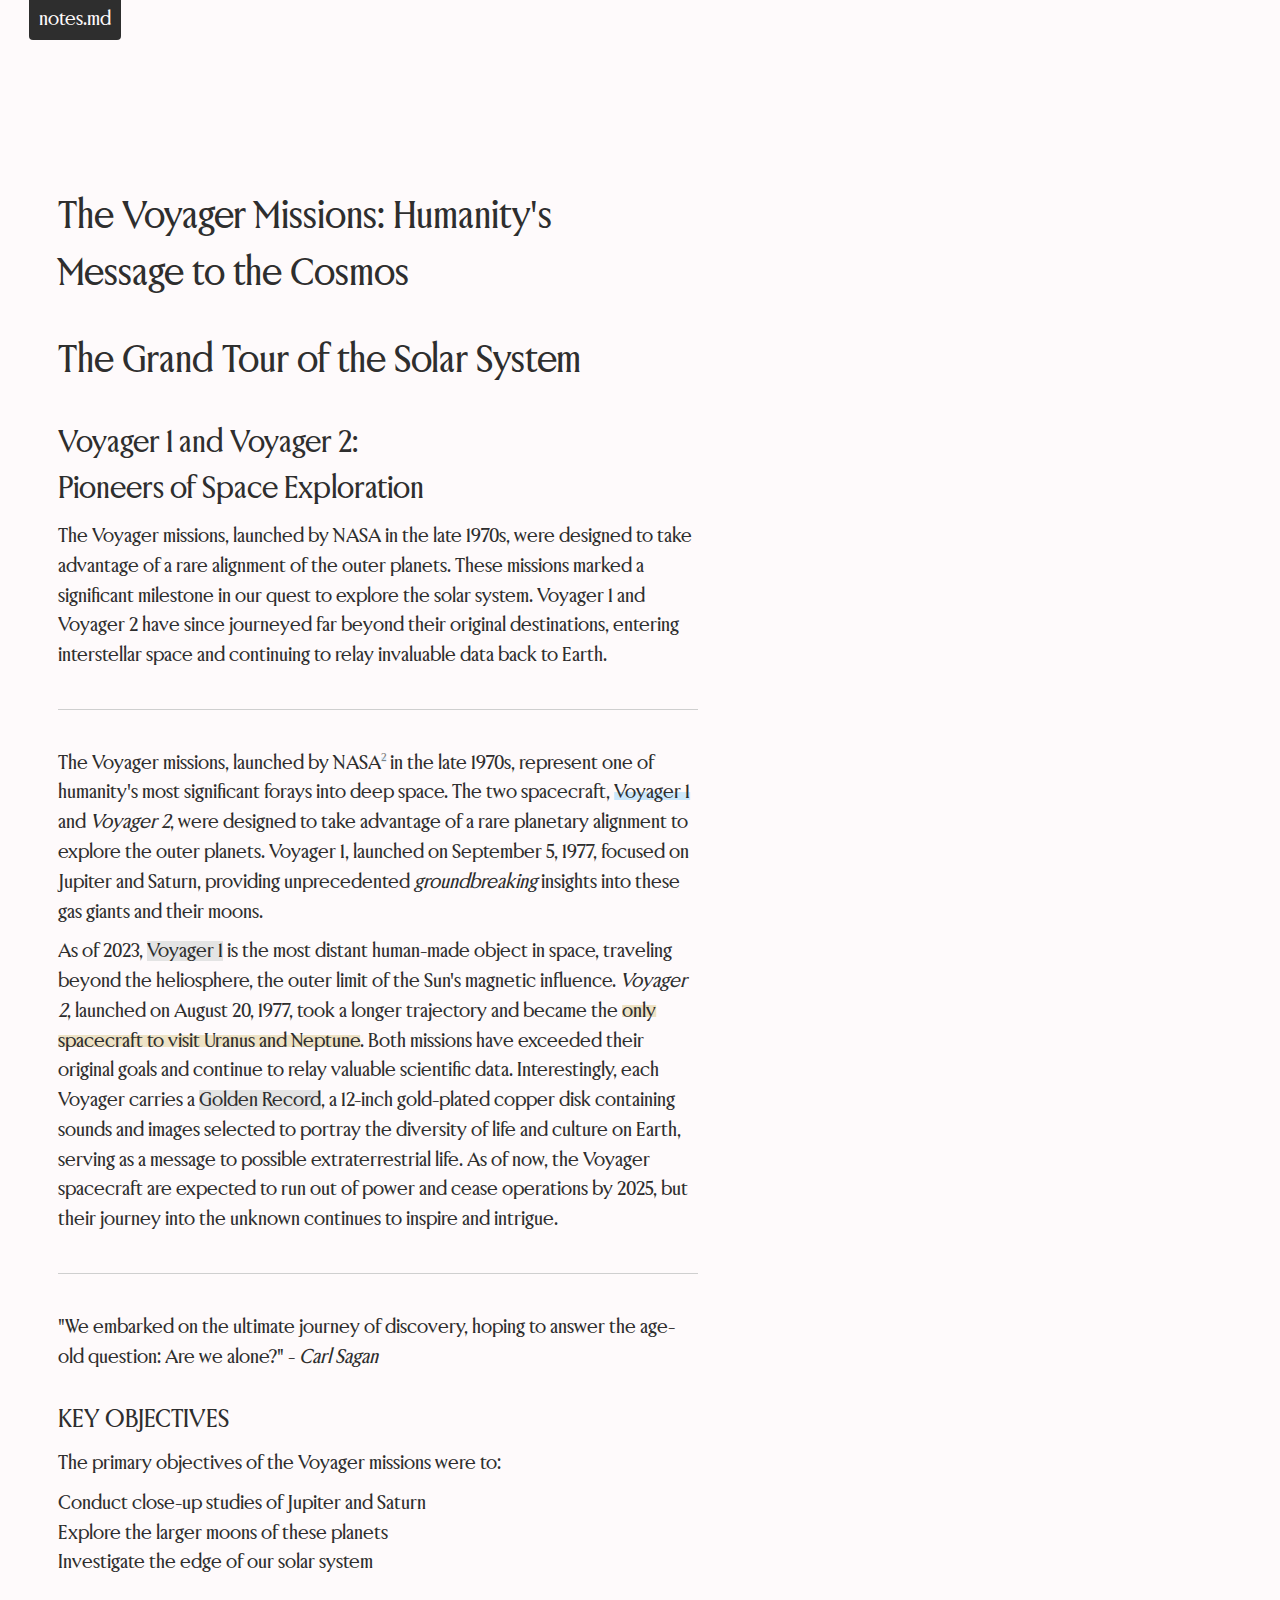
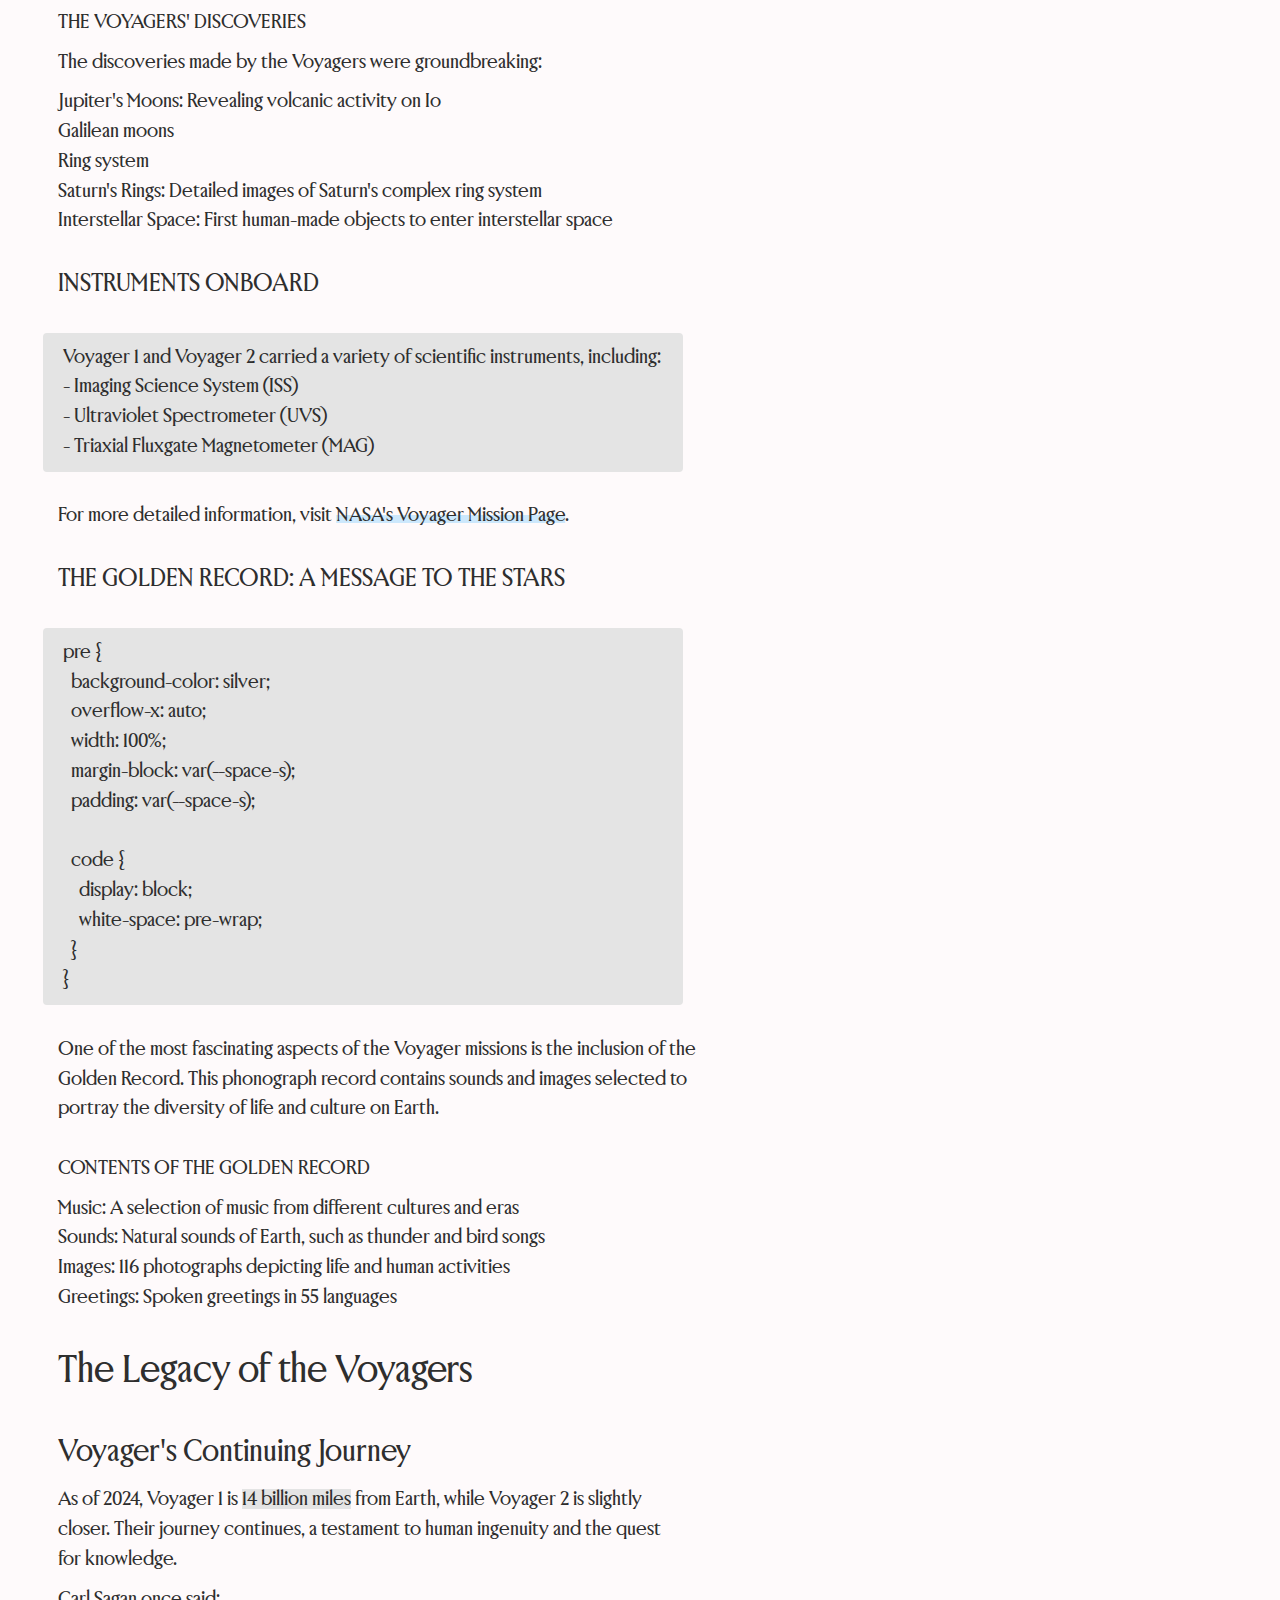
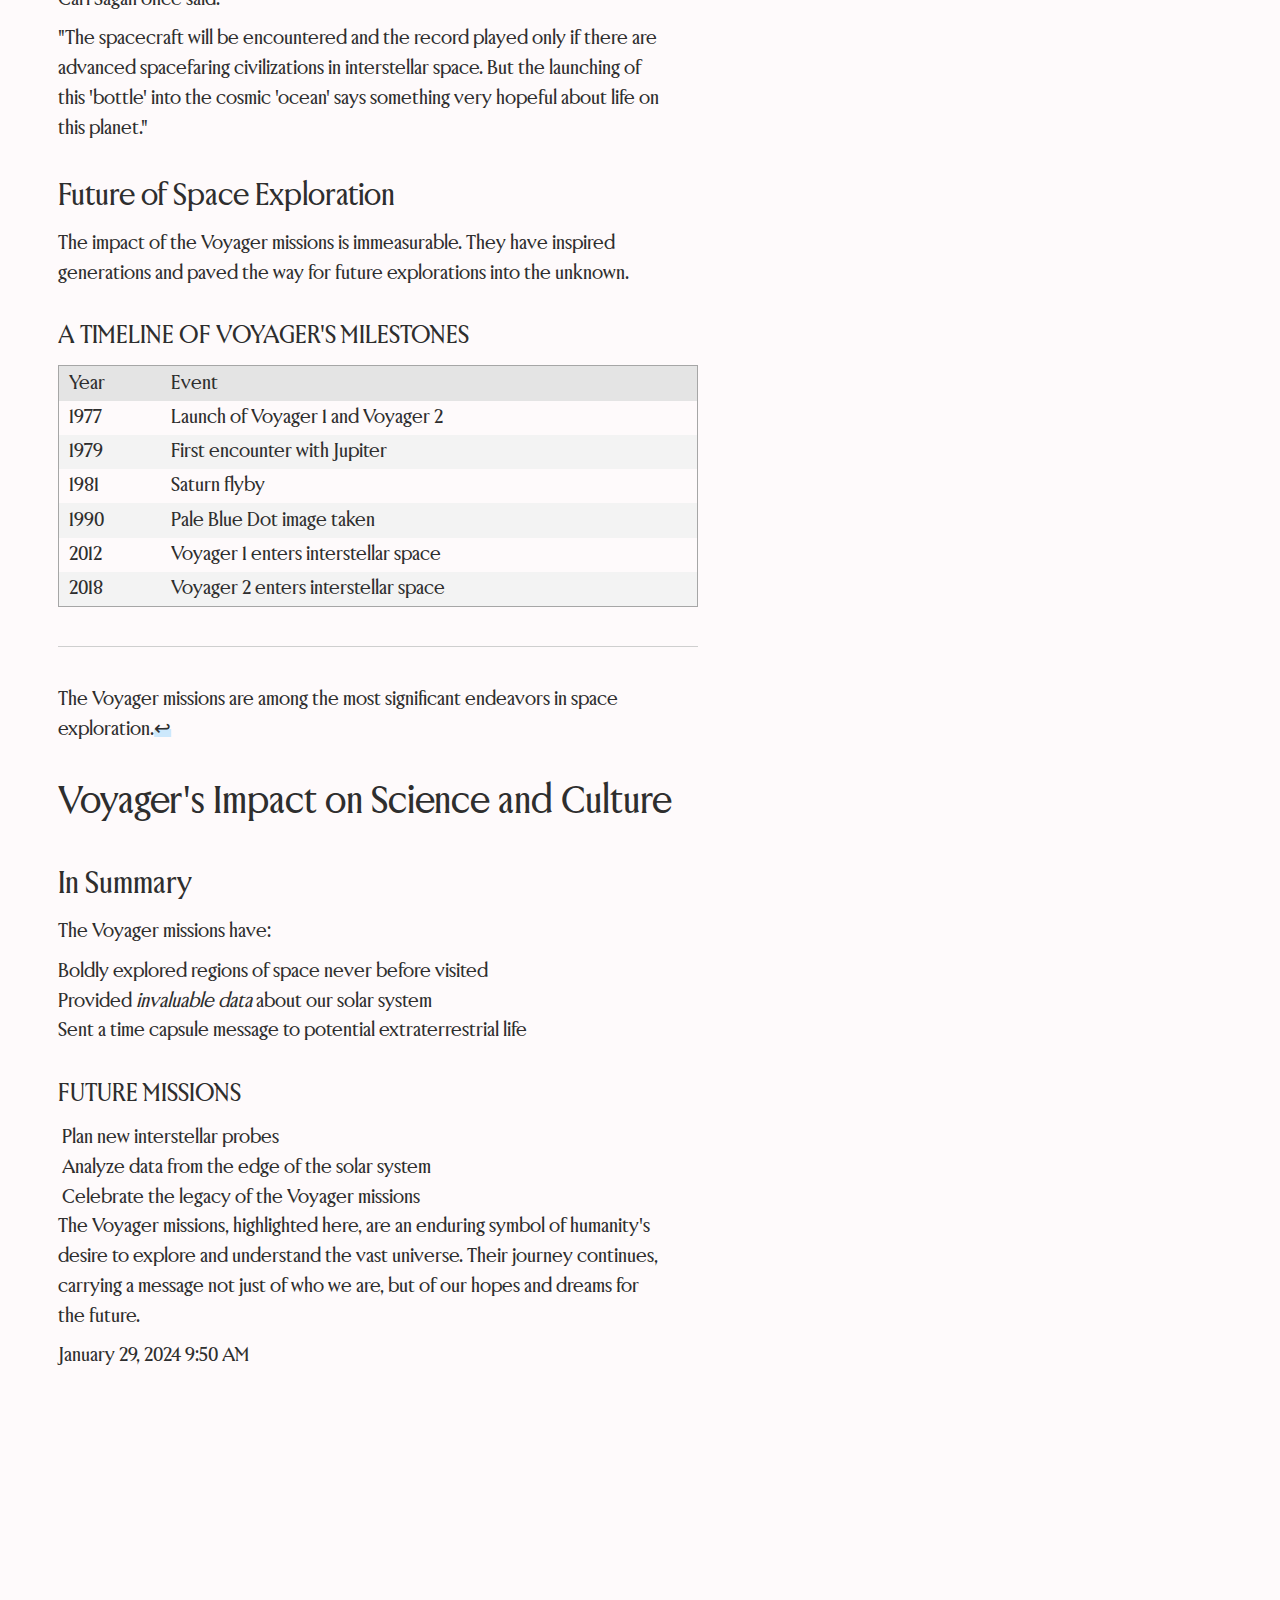
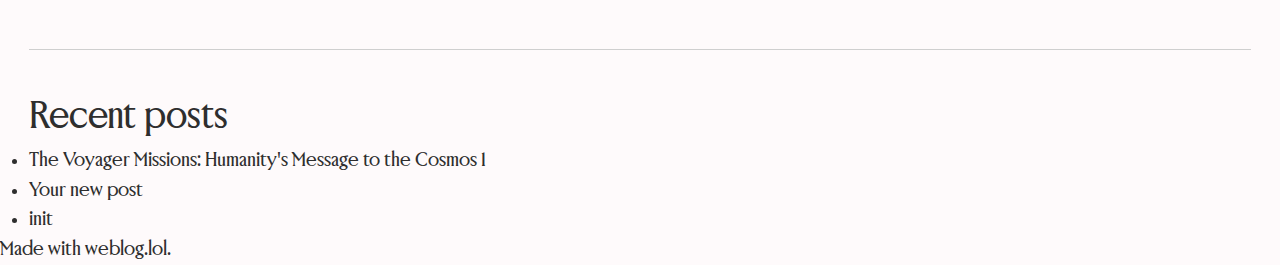
==== sunday paper/post.html @ ff3df6a0 "starting new "Sunday Paper" theme" ====
<html lang="en">
  <head>
    <title>mosaic</title>
    <meta charset="utf-8" />
    <meta property="og:type" content="website" />
    <meta property="og:title" content="@taurean" />
    <meta property="og:description" content="@taurean is on omg.lol!" />
    <meta
      property="og:image"
      content="https://profiles.cache.lol/taurean/picture?v=1693810874.9505"
    />
    <meta name="viewport" content="width=device-width" />
    <link href="style.css" rel="stylesheet" />
    <style>
      .prami-body {
        fill: #ff69ad;
      }
      .prami-left-eye,
      .prami-right-eye {
        fill: #461036;
      }
      .prami-left-eye-pupil,
      .prami-right-eye-pupil {
        stroke: #461036;
      }
      .prami-left-cheek,
      .prami-right-cheek {
        fill: #e34198;
      }
      .prami-mouth {
        stroke: #461036;
      }
    </style>
  </head>

  <body>
    <header>
      <h1 class="weblog-title"><a href="/">notes.md</a></h1>
    </header>

    <main>
      <article>
        <h1>
          <a
            id="user-content-the-voyager-missions-humanitys-message-to-the-cosmos-1"
            href="#content-the-voyager-missions-humanitys-message-to-the-cosmos-1"
            class="heading-permalink"
            aria-hidden="true"
            title="Permalink"
          ></a
          >The Voyager Missions: Humanity's Message to the Cosmos
        </h1>
        <h2>
          <a
            id="user-content-the-grand-tour-of-the-solar-system"
            href="#content-the-grand-tour-of-the-solar-system"
            class="heading-permalink"
            aria-hidden="true"
            title="Permalink"
          ></a
          >The Grand Tour of the Solar System
        </h2>
        <h3>
          <a
            id="user-content-voyager-1-and-voyager-2-pioneers-of-space-exploration"
            href="#content-voyager-1-and-voyager-2-pioneers-of-space-exploration"
            class="heading-permalink"
            aria-hidden="true"
            title="Permalink"
          ></a
          >Voyager 1 and Voyager 2: Pioneers of Space Exploration
        </h3>
        <p>
          The <strong>Voyager missions</strong>, launched by NASA in the late
          1970s, were designed to take advantage of a rare alignment of the
          outer planets. These missions marked a significant milestone in our
          quest to explore the solar system. <strong>Voyager 1</strong> and
          <strong>Voyager 2</strong> have since journeyed far beyond their
          original destinations, entering interstellar space and continuing to
          relay invaluable data back to Earth.
        </p>
        <hr />
        <p>
          The <strong>Voyager missions</strong>, launched by NASA<sup
            id="fnref:2"
            ><a href="#fn:2" class="footnote-ref" role="doc-noteref">2</a></sup
          >
          in the late 1970s, represent one of humanity's most significant forays
          into deep space. The two spacecraft,
          <a href="https://www.nasa.gov/mission_pages/voyager/index.html"
            >Voyager 1</a
          >
          and <em>Voyager 2</em>, were designed to take advantage of a rare
          planetary alignment to explore the outer planets. Voyager 1, launched
          on September 5, 1977, focused on Jupiter and Saturn, providing
          <del>unprecedented</del> <em>groundbreaking</em> insights into these
          gas giants and their moons.
        </p>
        <p>
          As of 2023, <code>Voyager 1</code> is the most distant human-made
          object in space, traveling beyond the heliosphere, the outer limit of
          the Sun's magnetic influence. <em>Voyager 2</em>, launched on August
          20, 1977, took a longer trajectory and became the
          <mark>only spacecraft to visit Uranus and Neptune</mark>. Both
          missions have <strong>exceeded their original goals</strong> and
          continue to relay valuable scientific data. Interestingly, each
          Voyager carries a <code>Golden Record</code>, a 12-inch gold-plated
          copper disk containing sounds and images selected to portray the
          diversity of life and culture on Earth, serving as a
          <strong>message to possible extraterrestrial life</strong>. As of now,
          the Voyager spacecraft are expected to run out of power and cease
          operations by 2025, but their journey into the unknown continues to
          <strong>inspire and intrigue</strong>.
        </p>
        <hr />
        <blockquote>
          <p>
            "We embarked on the ultimate journey of discovery, hoping to answer
            the age-old question: Are we alone?" - <em>Carl Sagan</em>
          </p>
        </blockquote>
        <h4>
          <a
            id="user-content-key-objectives"
            href="#content-key-objectives"
            class="heading-permalink"
            aria-hidden="true"
            title="Permalink"
          ></a
          >Key Objectives
        </h4>
        <p>The primary objectives of the Voyager missions were to:</p>
        <ol>
          <li>Conduct close-up studies of Jupiter and Saturn</li>
          <li>Explore the larger moons of these planets</li>
          <li>Investigate the edge of our solar system</li>
        </ol>
        <h5>
          <a
            id="user-content-the-voyagers-discoveries"
            href="#content-the-voyagers-discoveries"
            class="heading-permalink"
            aria-hidden="true"
            title="Permalink"
          ></a
          >The Voyagers' Discoveries
        </h5>
        <p>The discoveries made by the Voyagers were groundbreaking:</p>
        <ul>
          <li>
            <strong>Jupiter's Moons</strong>: Revealing volcanic activity on Io
            <ul>
              <li>Galilean moons</li>
              <li>Ring system</li>
            </ul>
          </li>
          <li>
            <strong>Saturn's Rings</strong>: Detailed images of Saturn's complex
            ring system
          </li>
          <li>
            <strong>Interstellar Space</strong>: First human-made objects to
            enter interstellar space
          </li>
        </ul>
        <h4>
          <a
            id="user-content-instruments-onboard"
            href="#content-instruments-onboard"
            class="heading-permalink"
            aria-hidden="true"
            title="Permalink"
          ></a
          >Instruments Onboard
        </h4>
        <pre><code class="language-markdown hljs markdown" data-lang="markdown">Voyager 1 and Voyager 2 carried a variety of scientific instruments, including:
<span class="hljs-bullet">- </span>Imaging Science System (ISS)
<span class="hljs-bullet">- </span>Ultraviolet Spectrometer (UVS)
<span class="hljs-bullet">- </span>Triaxial Fluxgate Magnetometer (MAG)
</code></pre>
        <p>
          For more detailed information, visit
          <a href="https://voyager.jpl.nasa.gov">NASA's Voyager Mission Page</a
          >.
        </p>
        <h4>
          <a
            id="user-content-the-golden-record-a-message-to-the-stars"
            href="#content-the-golden-record-a-message-to-the-stars"
            class="heading-permalink"
            aria-hidden="true"
            title="Permalink"
          ></a
          >The Golden Record: A Message to the Stars
        </h4>
        <pre><code class="language-markdown hljs markdown" data-lang="markdown">pre {
  background-color: silver;
  overflow-x: auto;
  width: 100%;
  margin-block: var(--space-s);
  padding: var(--space-s);

  code {
    display: block;
    white-space: pre-wrap;
  }
}</code></pre>
        <p>
          One of the most fascinating aspects of the Voyager missions is the
          inclusion of the <strong>Golden Record</strong>. This phonograph
          record contains sounds and images selected to portray the diversity of
          life and culture on Earth.
        </p>
        <h5>
          <a
            id="user-content-contents-of-the-golden-record"
            href="#content-contents-of-the-golden-record"
            class="heading-permalink"
            aria-hidden="true"
            title="Permalink"
          ></a
          >Contents of the Golden Record
        </h5>
        <ul>
          <li>
            <strong>Music</strong>: A selection of music from different cultures
            and eras
          </li>
          <li>
            <strong>Sounds</strong>: Natural sounds of Earth, such as thunder
            and bird songs
          </li>
          <li>
            <strong>Images</strong>: 116 photographs depicting life and human
            activities
          </li>
          <li><strong>Greetings</strong>: Spoken greetings in 55 languages</li>
        </ul>
        <h2>
          <a
            id="user-content-the-legacy-of-the-voyagers"
            href="#content-the-legacy-of-the-voyagers"
            class="heading-permalink"
            aria-hidden="true"
            title="Permalink"
          ></a
          >The Legacy of the Voyagers
        </h2>
        <h3>
          <a
            id="user-content-voyagers-continuing-journey"
            href="#content-voyagers-continuing-journey"
            class="heading-permalink"
            aria-hidden="true"
            title="Permalink"
          ></a
          >Voyager's Continuing Journey
        </h3>
        <p>
          As of 2024, Voyager 1 is <code>14 billion miles</code> from Earth,
          while Voyager 2 is slightly closer. Their journey continues, a
          testament to human ingenuity and the quest for knowledge.
        </p>
        <p>Carl Sagan once said:</p>
        <blockquote>
          <p>
            "The spacecraft will be encountered and the record played only if
            there are advanced spacefaring civilizations in interstellar space.
            But the launching of this 'bottle' into the cosmic 'ocean' says
            something very hopeful about life on this planet."
          </p>
        </blockquote>
        <h3>
          <a
            id="user-content-future-of-space-exploration"
            href="#content-future-of-space-exploration"
            class="heading-permalink"
            aria-hidden="true"
            title="Permalink"
          ></a
          >Future of Space Exploration
        </h3>
        <p>
          The impact of the Voyager missions is immeasurable. They have inspired
          generations and paved the way for future explorations into the
          unknown.
        </p>
        <h4>
          <a
            id="user-content-a-timeline-of-voyagers-milestones"
            href="#content-a-timeline-of-voyagers-milestones"
            class="heading-permalink"
            aria-hidden="true"
            title="Permalink"
          ></a
          >A Timeline of Voyager's Milestones
        </h4>
        <table>
          <thead>
            <tr>
              <th>Year</th>
              <th>Event</th>
            </tr>
          </thead>
          <tbody>
            <tr>
              <td>1977</td>
              <td>Launch of Voyager 1 and Voyager 2</td>
            </tr>
            <tr>
              <td>1979</td>
              <td>First encounter with Jupiter</td>
            </tr>
            <tr>
              <td>1981</td>
              <td>Saturn flyby</td>
            </tr>
            <tr>
              <td>1990</td>
              <td>Pale Blue Dot image taken</td>
            </tr>
            <tr>
              <td>2012</td>
              <td>Voyager 1 enters interstellar space</td>
            </tr>
            <tr>
              <td>2018</td>
              <td>Voyager 2 enters interstellar space</td>
            </tr>
          </tbody>
        </table>
        <hr class="hr-footnote" />
        <ol class="ol-footnote">
          <li id="fn:1" role="doc-endnote">
            The Voyager missions are among the most significant endeavors in
            space exploration.<a
              href="#fnref:1"
              class="footnote-backref"
              role="doc-backlink"
              >↩︎</a
            >
            <p></p>
          </li>
        </ol>
        <h2 id="voyager-impact">
          <a
            id="user-content-voyagers-impact-on-science-and-culture"
            href="#content-voyagers-impact-on-science-and-culture"
            class="heading-permalink"
            aria-hidden="true"
            title="Permalink"
          ></a
          >Voyager's Impact on Science and Culture
        </h2>
        <h3>
          <a
            id="user-content-in-summary"
            href="#content-in-summary"
            class="heading-permalink"
            aria-hidden="true"
            title="Permalink"
          ></a
          >In Summary
        </h3>
        <p>The Voyager missions have:</p>
        <ul>
          <li>
            <strong>Boldly explored</strong> regions of space never before
            visited
          </li>
          <li>Provided <em>invaluable data</em> about our solar system</li>
          <li>
            Sent a <del>time capsule</del> message to potential extraterrestrial
            life
          </li>
        </ul>
        <h4>
          <a
            id="user-content-future-missions"
            href="#content-future-missions"
            class="heading-permalink"
            aria-hidden="true"
            title="Permalink"
          ></a
          >Future Missions
        </h4>
        <ul>
          <li>
            <input disabled="" type="checkbox" /> Plan new interstellar probes
          </li>
          <li>
            <input disabled="" type="checkbox" /> Analyze data from the edge of
            the solar system
          </li>
          <li>
            <input checked="" disabled="" type="checkbox" /> Celebrate the
            legacy of the Voyager missions
          </li>
        </ul>
        <p>
          The Voyager missions, highlighted here, are an enduring symbol of
          humanity's desire to explore and understand the vast universe. Their
          journey continues, carrying a message not just of who we are, but of
          our hopes and dreams for the future.
        </p>

        <aside class="post-info">
          <date>January 29, 2024 9:50 AM</date>
        </aside>
        <aside class="post-tags"></aside>
      </article>

      <hr />

      <h2>Recent posts</h2>

      <ul>
        <li>
          <a
            href="/2024/01/the-voyager-missions-humanitys-message-to-the-cosmos-1"
            >The Voyager Missions: Humanity's Message to the Cosmos
            <sup id="fnref:1"></sup></a
          ><a href="#fn:1" class="footnote-ref" role="doc-noteref">1</a>
        </li>
        <li><a href="/2024/01/your-new-post">Your new post</a></li>
        <li><a href="/2024/01/init">init</a></li>
      </ul>
    </main>

    <footer>
      <p>Made with <a href="https://weblog.lol">weblog.lol</a>.</p>
    </footer>
  </body>
</html>
---- sunday paper/style.css ----
@import url("assets/stylebase/stylebase.css");

@font-face {
  font-family: "Jubilee";
  src: url("assets/font/JubileeDiamond.woff2") format("woff2");
  font-weight: 400 700;
  font-style: normal;
}

:root {
  --font-masthead: "Jubilee", sans-serif;
  --font-sans-serif: var(--font-masthead);

  --hue-fg: var(--hue-neutral-900);
  --hue-bg: var(--hue-neutral-50);
  --hue-code-fg: var(--hue-fg);
  --hue-code-bg: var(--hue-neutral-200);
  --hue-mark-bg: var(--hue-yellow-200);
  --hue-anchor-underline: var(--hue-blue-200);
  --hue-anchor-underline-hover: var(--hue-blue-400);
}

@media (prefers-color-scheme: dark) {
  :root {
    --hue-fg: var(--hue-neutral-200);
    --hue-bg: var(--hue-neutral-900);
    --hue-code-fg: var(--hue-fg);
    --hue-code-bg: var(--hue-neutral-800);
    --hue-mark-bg: var(--hue-yellow-700);
    --hue-anchor-underline: var(--hue-blue-800);
    --hue-anchor-underline-hover: var(--hue-blue-600);
  }
}

body {
  color: var(--hue-fg);
  background-color: var(--hue-bg);
}

body > header,
body > main {
  max-width: var(--grid-max-width);
  padding-inline: var(--grid-gutter);
  margin-inline: auto;
}

.weblog-title {
  background-color: var(--hue-fg);
  color: var(--hue-bg);
  display: inline-block;
  font-size: var(--step-0);
  line-height: 1;
  padding: var(--space-2xs);
  border-radius: 0 0 var(--radii-chip) var(--radii-chip);
}

h1,
h2,
h3,
h4,
h5,
h6 {
  font-weight: bold;
  max-width: 100%;
  position: relative;
}

h1 {
  font-size: var(--step-3);

  sup {
    font-size: var(--step-1);
  }
}

h2 {
  font-size: var(--step-3);
}

h3 {
  font-size: var(--step-2);
}

h4 {
  font-size: var(--step-1);
  text-transform: uppercase;
}

h5 {
  text-transform: uppercase;
}

h6 {
  font-size: var(--step--1);
  text-transform: uppercase;
}

hr {
  display: block;
  border-top: 1px;
  background-color: var(--hue-neutral-300);
  height: 1px;
  width: 100%;
  margin: var(--space-s-l) 0;
}

article {
  margin-block: var(--space-s-10xl) var(--space-8xl);
  padding-inline: var(--grid-gutter);

  h1,
  h2,
  h3,
  h4,
  h5,
  h6,
  p,
  ol,
  ul,
  blockquote {
    margin-block-end: var(--space-2xs);
  }

  h1,
  h2,
  h3,
  h4,
  h5 {
    max-width: 40ch;
    text-wrap: balance;
    font-weight: normal;

    * + & {
      margin-block-start: var(--space-m);
    }
  }

  p,
  hr,
  pre,
  ol,
  ul {
    max-width: 64ch;
  }

  p,
  hr {
    max-width: 64ch;
    text-wrap: pretty;
  }

  strong {
    font-weight: bold;
  }

  em {
    font-style: oblique;
  }

  sup,
  sub {
    font-size: 0.6em;
    display: inline-block;
    opacity: 0.6;
  }

  sup {
    vertical-align: super;
  }

  code {
    background-color: var(--hue-code-bg);
    color: var(--hue-code-fg);
  }

  pre {
    background-color: var(--hue-neutral-200);
    background-color: var(--hue-code-bg);
    border-radius: var(--radii-chip);
    overflow-x: auto;
    width: 100%;
    margin-block: var(--space-m);
    margin-inline: calc(var(--space-xs) * -1);
    padding: var(--space-2xs) var(--space-s);

    code {
      display: block;
      white-space: pre-wrap;
      background-color: unset;
    }
  }

  mark {
    text-decoration: underline;
    text-decoration-color: var(--hue-mark-bg);
    text-decoration-thickness: 0.6em;
    text-underline-offset: -0.6em;
    text-decoration-skip-ink: none;
  }

  a {
    text-decoration: underline;
    text-decoration-color: var(--hue-anchor-underline);
    text-decoration-skip-ink: none;
    text-decoration-thickness: 0.4em;
    text-underline-offset: -0.3em;

    &:hover,
    &:focus {
      text-decoration-thickness: 1em;
      text-underline-offset: -0.8em;
    }
  }

  ol,
  ul {
    padding-left: 0;
    margin: 0;
  }

  li {
    list-style-type: none;
    position: relative;
    margin-left: 0;
    padding-left: 0;
  }

  table {
    border: 1px solid var(--hue-neutral-500);
    display: table;
    width: 100%;
    max-width: 64ch;
  }

  thead {
    display: table-header-group;

    tr {
      background-color: var(--hue-neutral-200);
      font-weight: bold;
    }

    th {
      padding: var(--space-4xs) var(--space-2xs);
    }
  }

  tr {
    display: table-row;

    &:nth-of-type(2n) {
      background-color: var(--hue-neutral-100);
    }
  }

  td {
    display: table-cell;
    font-family: var(--font-sans-grotesque);
    padding: var(--space-4xs) var(--space-2xs);
  }
}
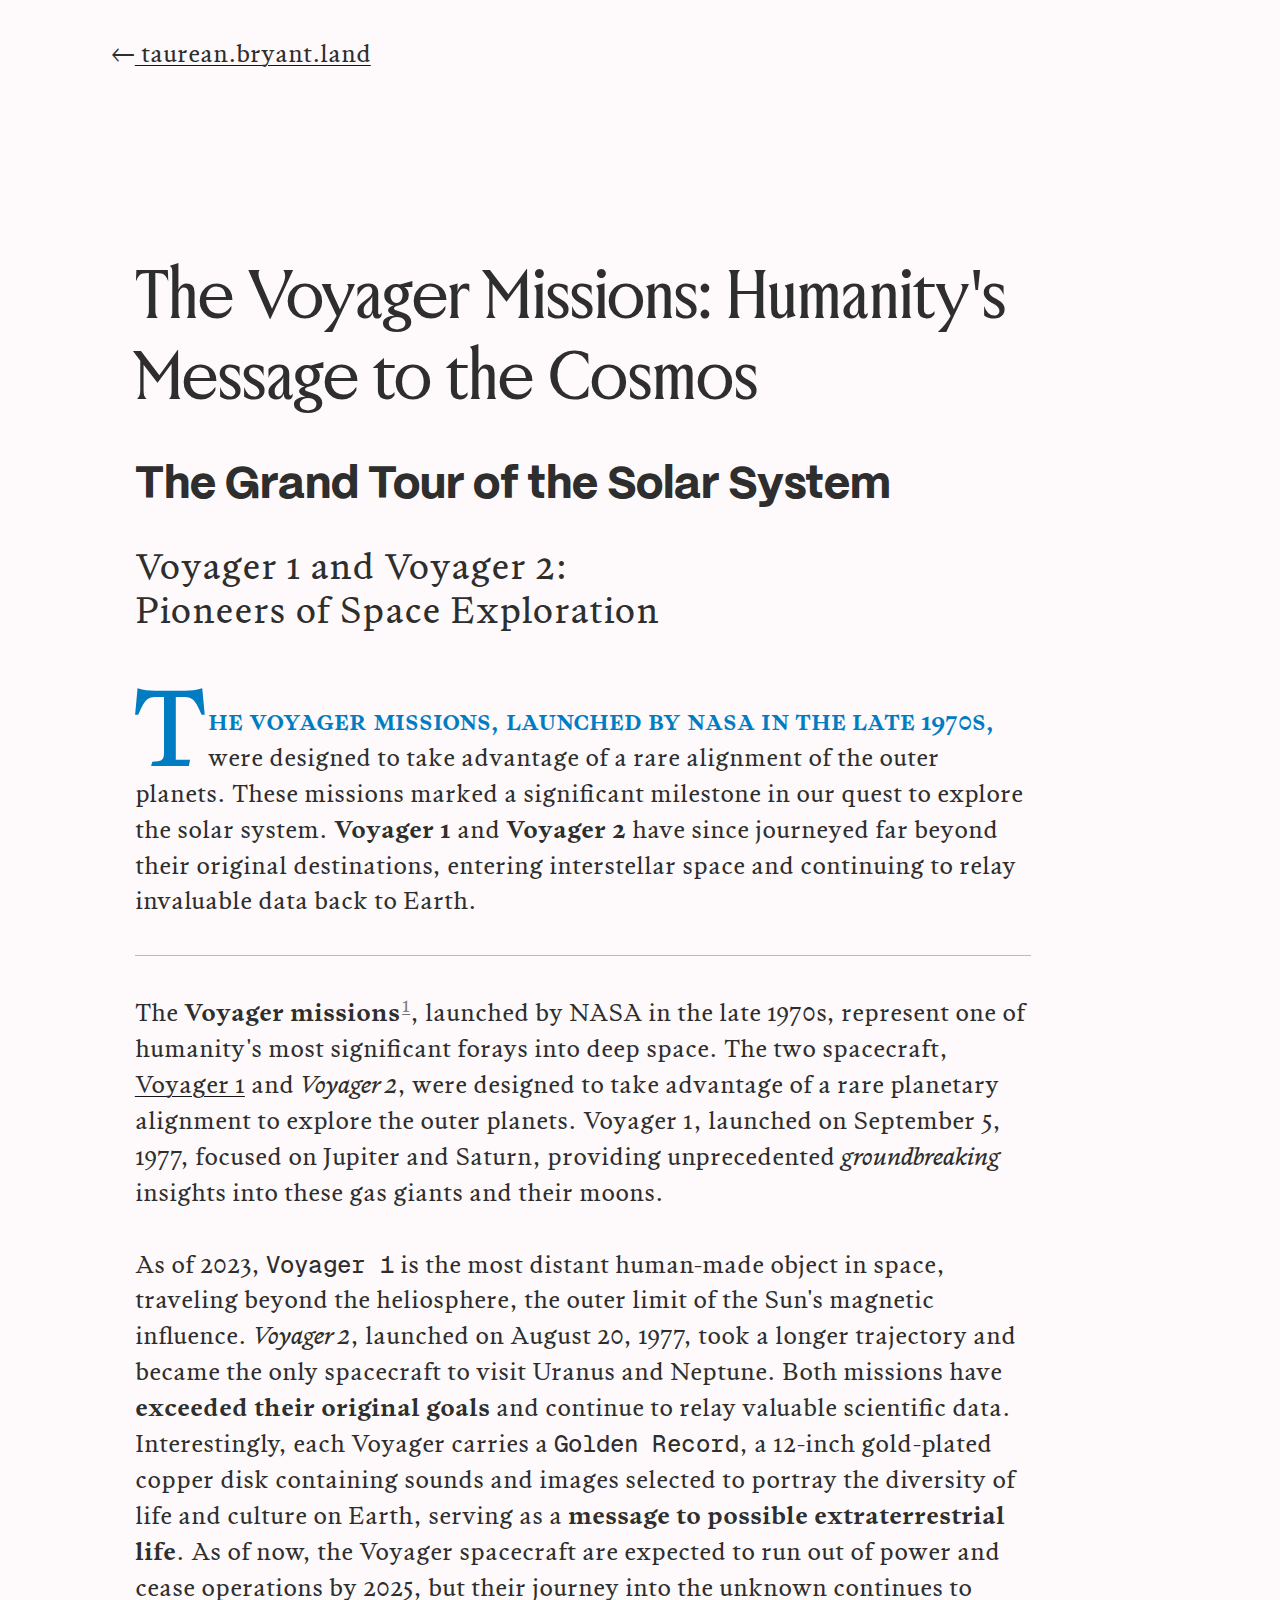
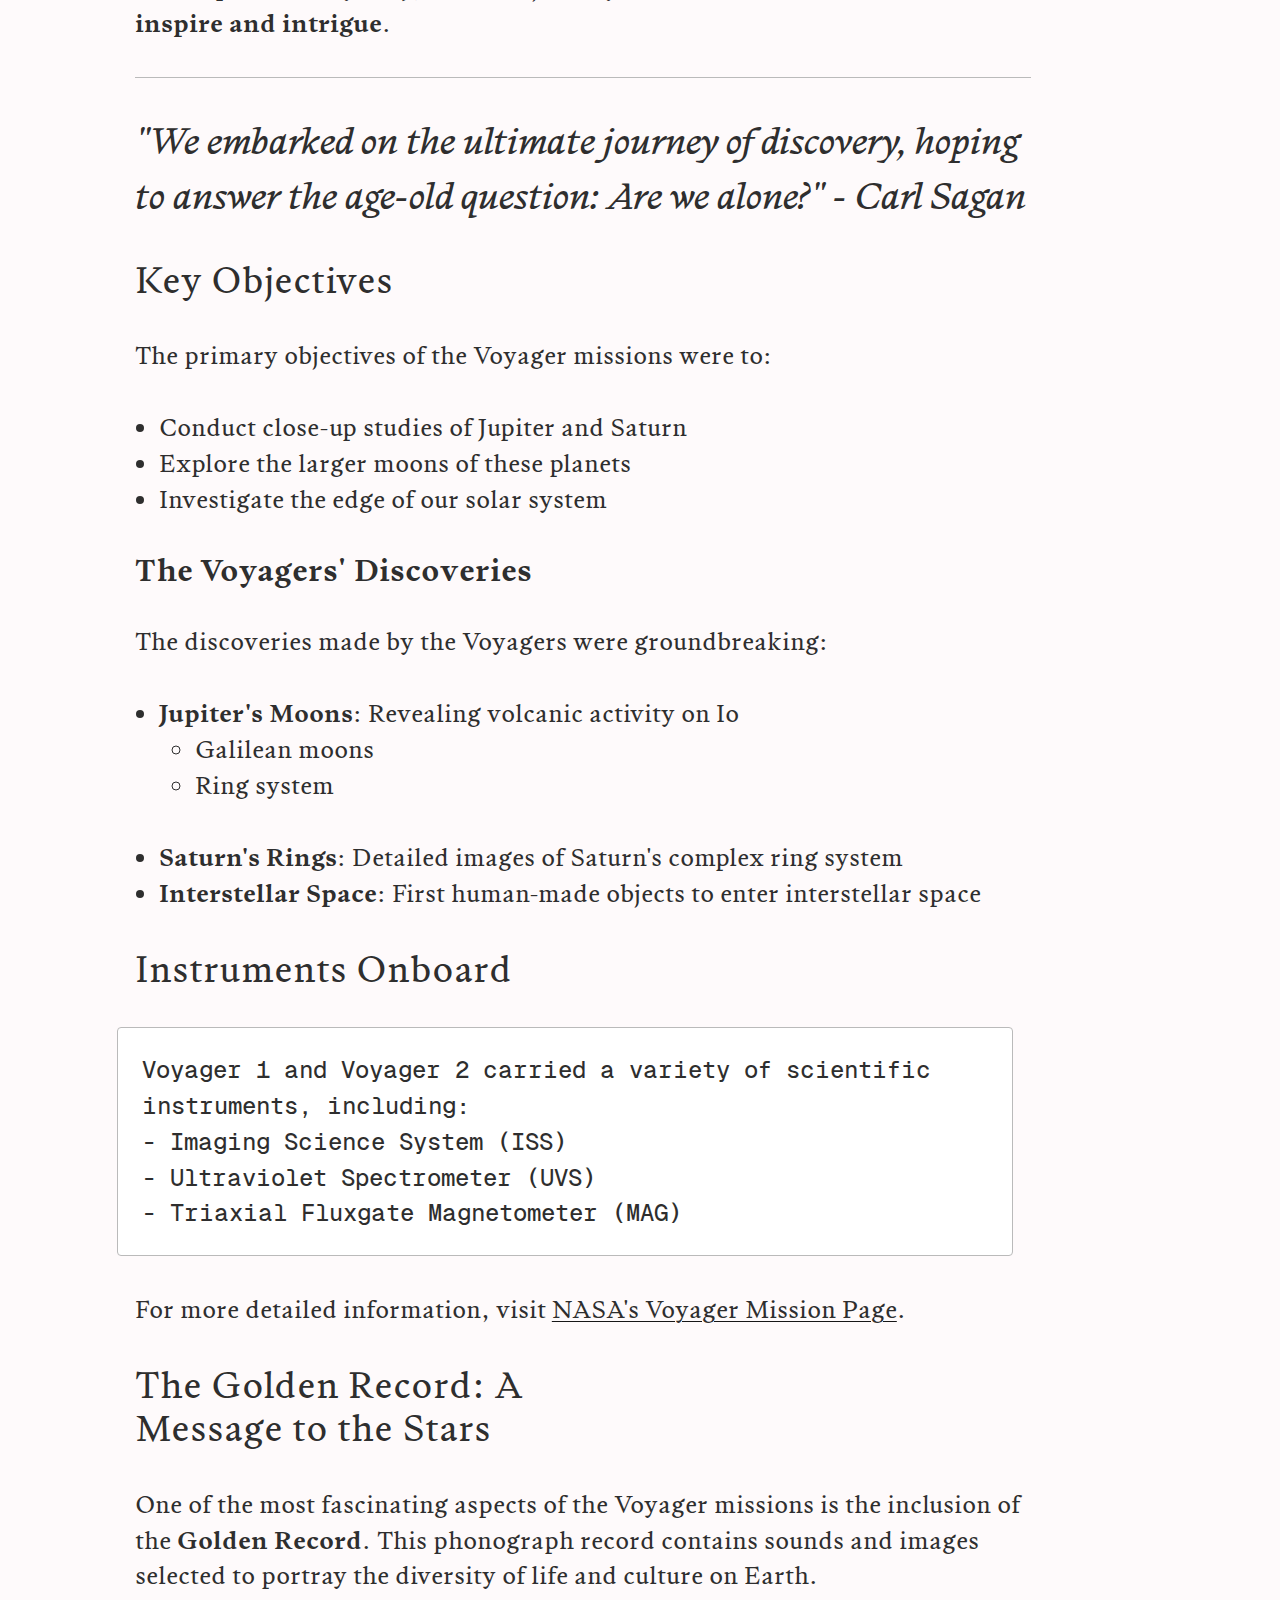
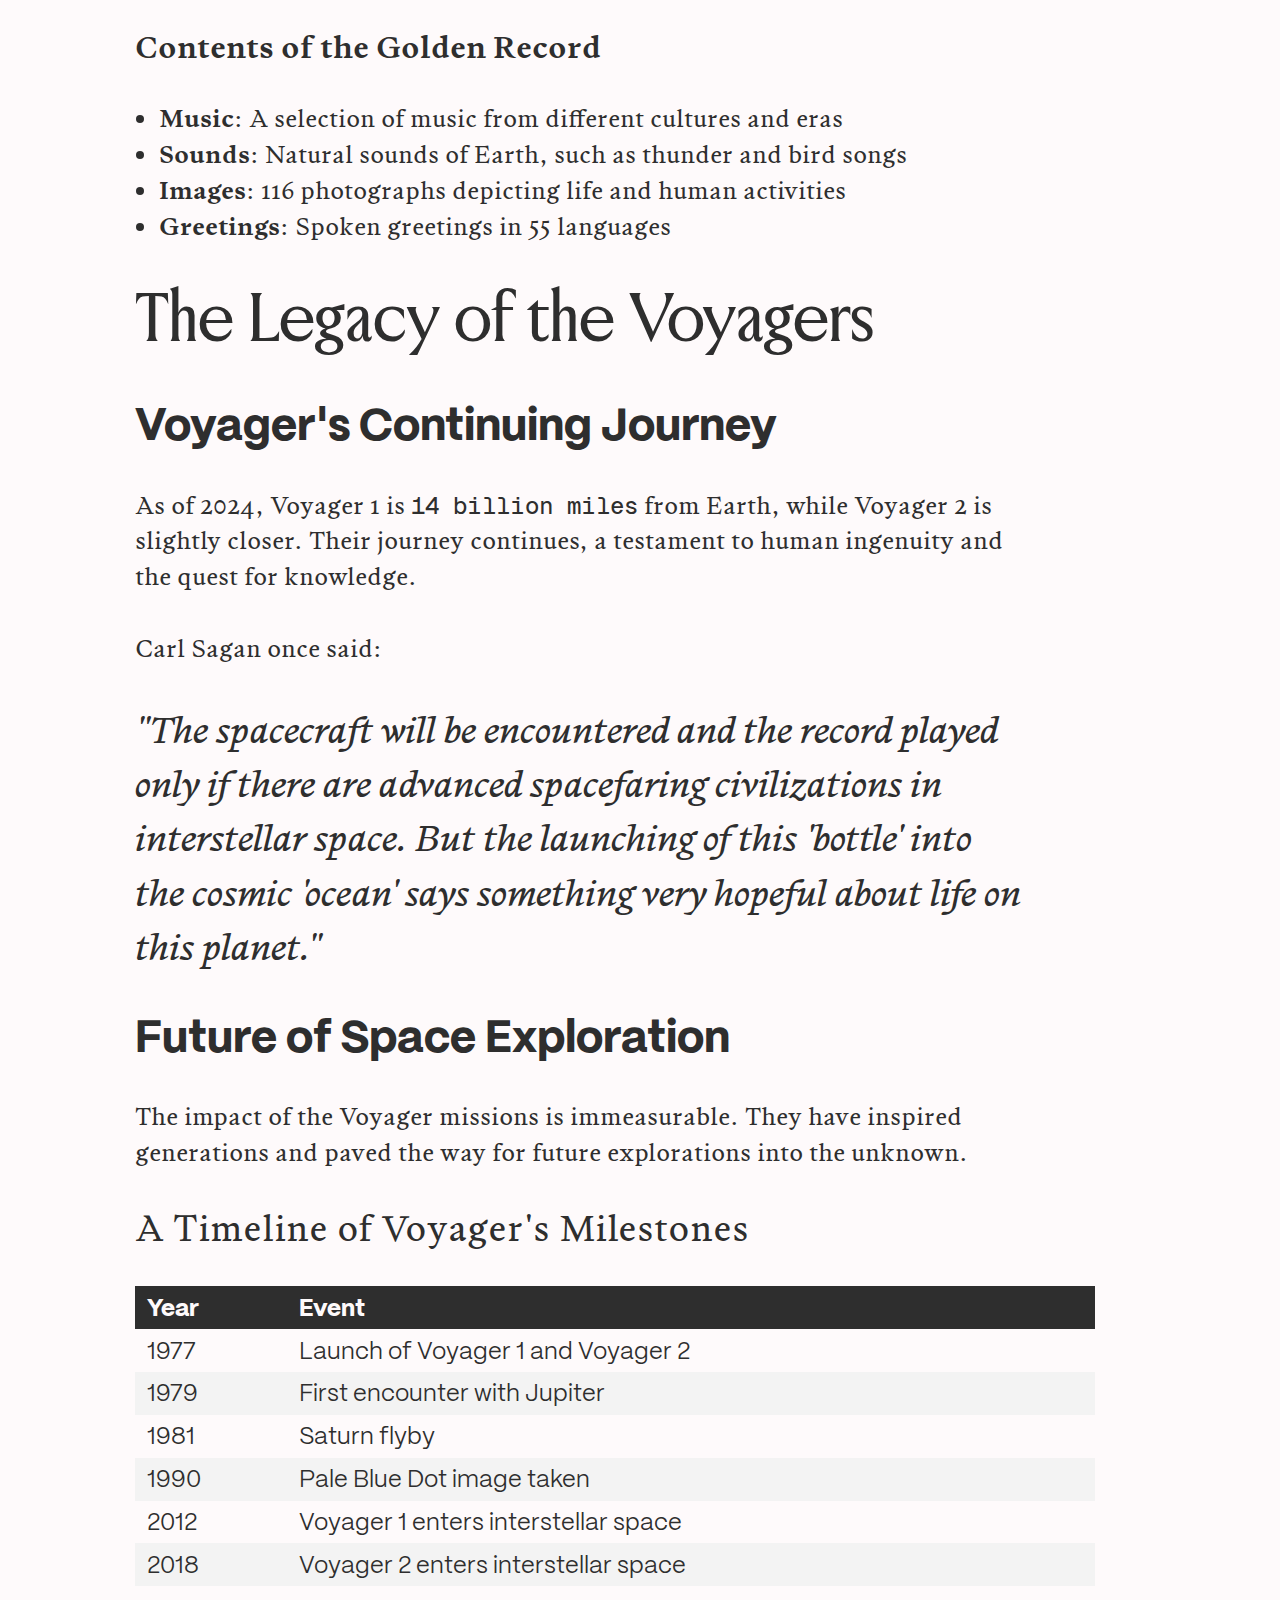
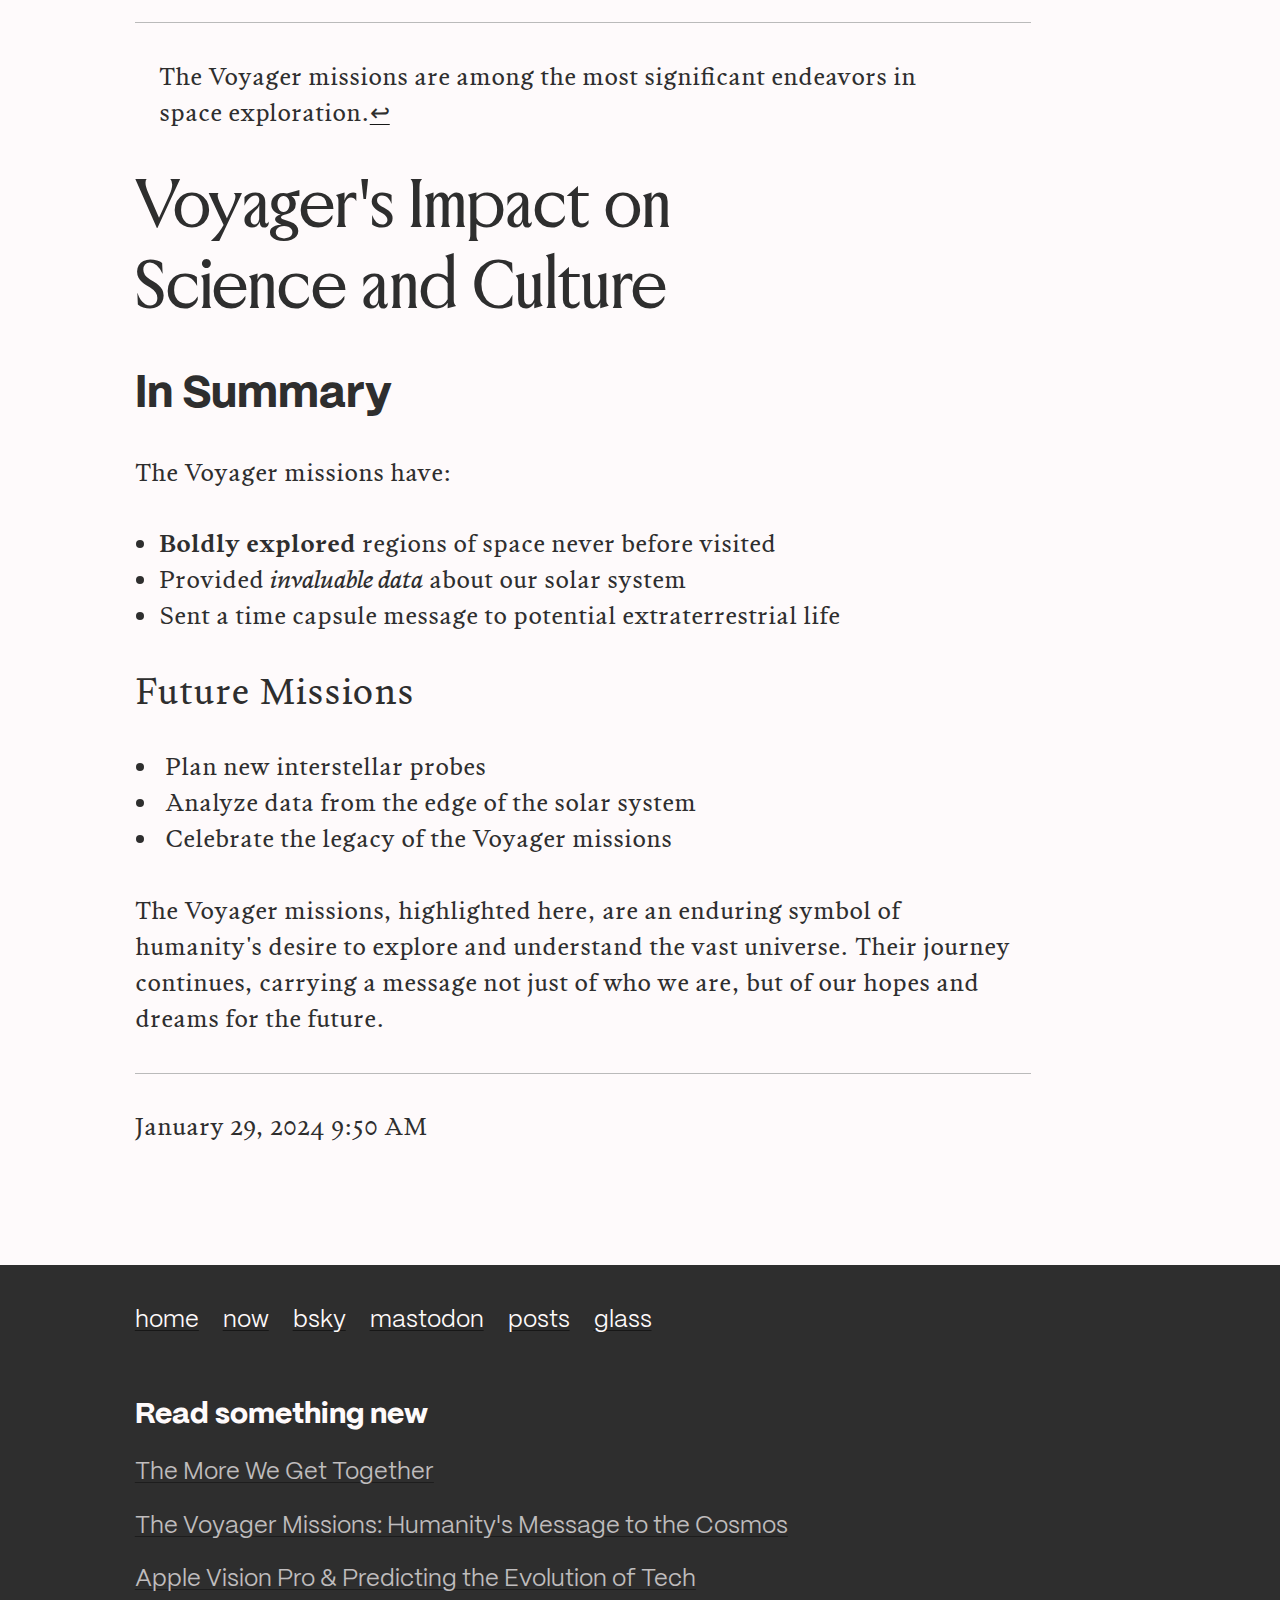
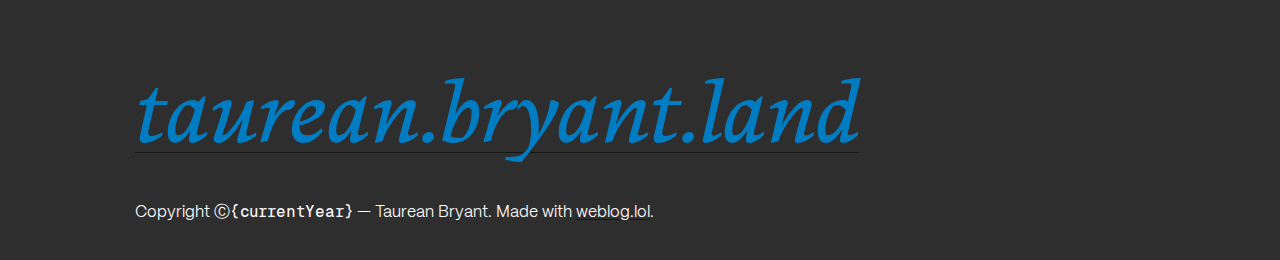
==== commit d2a58d58: "initial release of sunday paper" ====
--- a/sunday paper/post.html
+++ b/sunday paper/post.html
@@ -1,6 +1,6 @@
 <html lang="en">
   <head>
-    <title>mosaic</title>
+    <title>Sunday Paper</title>
     <meta charset="utf-8" />
     <meta property="og:type" content="website" />
     <meta property="og:title" content="@taurean" />
@@ -11,65 +11,29 @@
     />
     <meta name="viewport" content="width=device-width" />
     <link href="style.css" rel="stylesheet" />
-    <style>
-      .prami-body {
-        fill: #ff69ad;
-      }
-      .prami-left-eye,
-      .prami-right-eye {
-        fill: #461036;
-      }
-      .prami-left-eye-pupil,
-      .prami-right-eye-pupil {
-        stroke: #461036;
-      }
-      .prami-left-cheek,
-      .prami-right-cheek {
-        fill: #e34198;
-      }
-      .prami-mouth {
-        stroke: #461036;
-      }
-    </style>
   </head>
 
   <body>
     <header>
-      <h1 class="weblog-title"><a href="/">notes.md</a></h1>
+      <h1 class="weblog-title"><a href="/"> ⃪ taurean.bryant.land</a></h1>
     </header>
 
-    <main>
-      <article>
-        <h1>
-          <a
-            id="user-content-the-voyager-missions-humanitys-message-to-the-cosmos-1"
-            href="#content-the-voyager-missions-humanitys-message-to-the-cosmos-1"
-            class="heading-permalink"
-            aria-hidden="true"
-            title="Permalink"
-          ></a
-          >The Voyager Missions: Humanity's Message to the Cosmos
-        </h1>
-        <h2>
-          <a
-            id="user-content-the-grand-tour-of-the-solar-system"
-            href="#content-the-grand-tour-of-the-solar-system"
-            class="heading-permalink"
-            aria-hidden="true"
-            title="Permalink"
-          ></a
-          >The Grand Tour of the Solar System
-        </h2>
-        <h3>
-          <a
-            id="user-content-voyager-1-and-voyager-2-pioneers-of-space-exploration"
-            href="#content-voyager-1-and-voyager-2-pioneers-of-space-exploration"
-            class="heading-permalink"
-            aria-hidden="true"
-            title="Permalink"
-          ></a
-          >Voyager 1 and Voyager 2: Pioneers of Space Exploration
-        </h3>
+    <main class="weblog-post">
+      <article class="weblog-article">
+        <hgroup
+          class="heading-group"
+          role="group"
+          aria-roledescription="Heading group"
+        >
+          <h2>The Voyager Missions: Humanity's Message to the Cosmos</h2>
+          <p class="weblog-subtitle" aria-roledescription="subtitle">
+            The Grand Tour of the Solar System
+          </p>
+          <p class="weblog-tagline" aria-roledescription="tag line">
+            Voyager 1 and Voyager 2: Pioneers of Space Exploration
+          </p>
+        </hgroup>
+
         <p>
           The <strong>Voyager missions</strong>, launched by NASA in the late
           1970s, were designed to take advantage of a rare alignment of the
@@ -81,12 +45,11 @@
         </p>
         <hr />
         <p>
-          The <strong>Voyager missions</strong>, launched by NASA<sup
-            id="fnref:2"
-            ><a href="#fn:2" class="footnote-ref" role="doc-noteref">2</a></sup
-          >
-          in the late 1970s, represent one of humanity's most significant forays
-          into deep space. The two spacecraft,
+          The <strong>Voyager missions</strong
+          ><sup id="fnref:1"
+            ><a href="#fn:1" class="footnote-ref" role="doc-noteref">1</a></sup
+          >, launched by NASA in the late 1970s, represent one of humanity's
+          most significant forays into deep space. The two spacecraft,
           <a href="https://www.nasa.gov/mission_pages/voyager/index.html"
             >Voyager 1</a
           >
@@ -100,13 +63,13 @@
           As of 2023, <code>Voyager 1</code> is the most distant human-made
           object in space, traveling beyond the heliosphere, the outer limit of
           the Sun's magnetic influence. <em>Voyager 2</em>, launched on August
-          20, 1977, took a longer trajectory and became the
-          <mark>only spacecraft to visit Uranus and Neptune</mark>. Both
-          missions have <strong>exceeded their original goals</strong> and
-          continue to relay valuable scientific data. Interestingly, each
-          Voyager carries a <code>Golden Record</code>, a 12-inch gold-plated
-          copper disk containing sounds and images selected to portray the
-          diversity of life and culture on Earth, serving as a
+          20, 1977, took a longer trajectory and became the only spacecraft to
+          visit Uranus and Neptune. Both missions have
+          <strong>exceeded their original goals</strong> and continue to relay
+          valuable scientific data. Interestingly, each Voyager carries a
+          <code>Golden Record</code>, a 12-inch gold-plated copper disk
+          containing sounds and images selected to portray the diversity of life
+          and culture on Earth, serving as a
           <strong>message to possible extraterrestrial life</strong>. As of now,
           the Voyager spacecraft are expected to run out of power and cease
           operations by 2025, but their journey into the unknown continues to
@@ -119,9 +82,8 @@
             the age-old question: Are we alone?" - <em>Carl Sagan</em>
           </p>
         </blockquote>
-        <h4>
-          <a
-            id="user-content-key-objectives"
+        <h4 id="content-key-objectives">
+          <a
             href="#content-key-objectives"
             class="heading-permalink"
             aria-hidden="true"
@@ -135,9 +97,8 @@
           <li>Explore the larger moons of these planets</li>
           <li>Investigate the edge of our solar system</li>
         </ol>
-        <h5>
-          <a
-            id="user-content-the-voyagers-discoveries"
+        <h5 id="content-the-voyagers-discoveries">
+          <a
             href="#content-the-voyagers-discoveries"
             class="heading-permalink"
             aria-hidden="true"
@@ -163,9 +124,8 @@
             enter interstellar space
           </li>
         </ul>
-        <h4>
-          <a
-            id="user-content-instruments-onboard"
+        <h4 id="content-instruments-onboard">
+          <a
             href="#content-instruments-onboard"
             class="heading-permalink"
             aria-hidden="true"
@@ -183,9 +143,8 @@
           <a href="https://voyager.jpl.nasa.gov">NASA's Voyager Mission Page</a
           >.
         </p>
-        <h4>
-          <a
-            id="user-content-the-golden-record-a-message-to-the-stars"
+        <h4 id="content-the-golden-record-a-message-to-the-stars">
+          <a
             href="#content-the-golden-record-a-message-to-the-stars"
             class="heading-permalink"
             aria-hidden="true"
@@ -193,27 +152,14 @@
           ></a
           >The Golden Record: A Message to the Stars
         </h4>
-        <pre><code class="language-markdown hljs markdown" data-lang="markdown">pre {
-  background-color: silver;
-  overflow-x: auto;
-  width: 100%;
-  margin-block: var(--space-s);
-  padding: var(--space-s);
-
-  code {
-    display: block;
-    white-space: pre-wrap;
-  }
-}</code></pre>
         <p>
           One of the most fascinating aspects of the Voyager missions is the
           inclusion of the <strong>Golden Record</strong>. This phonograph
           record contains sounds and images selected to portray the diversity of
           life and culture on Earth.
         </p>
-        <h5>
-          <a
-            id="user-content-contents-of-the-golden-record"
+        <h5 id="content-contents-of-the-golden-record">
+          <a
             href="#content-contents-of-the-golden-record"
             class="heading-permalink"
             aria-hidden="true"
@@ -236,9 +182,8 @@
           </li>
           <li><strong>Greetings</strong>: Spoken greetings in 55 languages</li>
         </ul>
-        <h2>
-          <a
-            id="user-content-the-legacy-of-the-voyagers"
+        <h2 id="content-the-legacy-of-the-voyagers">
+          <a
             href="#content-the-legacy-of-the-voyagers"
             class="heading-permalink"
             aria-hidden="true"
@@ -246,9 +191,8 @@
           ></a
           >The Legacy of the Voyagers
         </h2>
-        <h3>
-          <a
-            id="user-content-voyagers-continuing-journey"
+        <h3 id="content-voyagers-continuing-journey">
+          <a
             href="#content-voyagers-continuing-journey"
             class="heading-permalink"
             aria-hidden="true"
@@ -270,9 +214,8 @@
             something very hopeful about life on this planet."
           </p>
         </blockquote>
-        <h3>
-          <a
-            id="user-content-future-of-space-exploration"
+        <h3 id="content-future-of-space-exploration">
+          <a
             href="#content-future-of-space-exploration"
             class="heading-permalink"
             aria-hidden="true"
@@ -285,9 +228,8 @@
           generations and paved the way for future explorations into the
           unknown.
         </p>
-        <h4>
-          <a
-            id="user-content-a-timeline-of-voyagers-milestones"
+        <h4 id="content-a-timeline-of-voyagers-milestones">
+          <a
             href="#content-a-timeline-of-voyagers-milestones"
             class="heading-permalink"
             aria-hidden="true"
@@ -339,12 +281,10 @@
               role="doc-backlink"
               >↩︎</a
             >
-            <p></p>
           </li>
         </ol>
-        <h2 id="voyager-impact">
-          <a
-            id="user-content-voyagers-impact-on-science-and-culture"
+        <h2 id="content-voyagers-impact-on-science-and-culture">
+          <a
             href="#content-voyagers-impact-on-science-and-culture"
             class="heading-permalink"
             aria-hidden="true"
@@ -352,9 +292,8 @@
           ></a
           >Voyager's Impact on Science and Culture
         </h2>
-        <h3>
-          <a
-            id="user-content-in-summary"
+        <h3 id="content-in-summary">
+          <a
             href="#content-in-summary"
             class="heading-permalink"
             aria-hidden="true"
@@ -374,9 +313,8 @@
             life
           </li>
         </ul>
-        <h4>
-          <a
-            id="user-content-future-missions"
+        <h4 id="content-future-missions">
+          <a
             href="#content-future-missions"
             class="heading-permalink"
             aria-hidden="true"
@@ -404,31 +342,57 @@
           our hopes and dreams for the future.
         </p>
 
+        <hr />
+
         <aside class="post-info">
           <date>January 29, 2024 9:50 AM</date>
         </aside>
-        <aside class="post-tags"></aside>
       </article>
-
-      <hr />
-
-      <h2>Recent posts</h2>
-
-      <ul>
-        <li>
-          <a
-            href="/2024/01/the-voyager-missions-humanitys-message-to-the-cosmos-1"
-            >The Voyager Missions: Humanity's Message to the Cosmos
-            <sup id="fnref:1"></sup></a
-          ><a href="#fn:1" class="footnote-ref" role="doc-noteref">1</a>
-        </li>
-        <li><a href="/2024/01/your-new-post">Your new post</a></li>
-        <li><a href="/2024/01/init">init</a></li>
-      </ul>
     </main>
 
-    <footer>
-      <p>Made with <a href="https://weblog.lol">weblog.lol</a>.</p>
+    <footer class="weblog-footer">
+      <div class="weblog-footer-wrapper">
+        <nav id="weblog-navigation">
+          <ul>
+            <li><a href="/">home</a></li>
+            <li><a href="/now">now</a></li>
+            <li>
+              <a href="https://bsky.app/profile/taurean.bryant.land">bsky</a>
+            </li>
+            <li><a href="https://social.lol/@taurean">mastodon</a></li>
+            <li><a href="https://posts.cv/taurean">posts</a></li>
+            <li><a href="https://glass.photo/taurean">glass</a></li>
+          </ul>
+        </nav>
+
+        <h2 class="weblog-footer-header">Read something new</h2>
+
+        <ul class="weblog-recent-posts">
+          <li>
+            <a href="/2024/02/the-more-we-get-together"
+              >The More We Get Together</a
+            >
+          </li>
+          <li>
+            <a
+              href="/2024/01/the-voyager-missions-humanitys-message-to-the-cosmos"
+              >The Voyager Missions: Humanity's Message to the Cosmos</a
+            >
+          </li>
+          <li>
+            <a href="/2023/06/apple-vision-pro-predicting-the-evolution-of-tech"
+              >Apple Vision Pro &amp; Predicting the Evolution of Tech</a
+            >
+          </li>
+        </ul>
+        <p class="weblog-footer-attribution">
+          <a href="/">taurean.bryant.land</a>
+        </p>
+        <p class="copyright">
+          Copyright Ⓒ<code>{currentYear}</code> — Taurean Bryant. Made with
+          <a href="https://weblog.lol">weblog.lol</a>.
+        </p>
+      </div>
     </footer>
   </body>
 </html>
--- a/sunday paper/style.css
+++ b/sunday paper/style.css
@@ -7,34 +7,102 @@
   font-style: normal;
 }
 
+@font-face {
+  font-family: "Mori";
+  src: url("assets/font/MoriBook.woff2") format("woff2");
+  font-weight: 400;
+  font-style: normal;
+}
+
+@font-face {
+  font-family: "Mori";
+  src: url("assets/font/MoriBookItalic.woff2") format("woff2");
+  font-weight: 400;
+  font-style: italic;
+}
+
+@font-face {
+  font-family: "Mori";
+  src: url("assets/font/MoriExtraBold.woff2") format("woff2");
+  font-weight: 700;
+  font-style: normal;
+}
+
+@font-face {
+  font-family: "Mori";
+  src: url("assets/font/MoriExtraBold.woff2") format("woff2");
+  font-weight: 700;
+  font-style: italic;
+}
+
+@font-face {
+  font-family: "Writer Text";
+  src: url("assets/font/WriterRegularText.woff2") format("woff2");
+  font-weight: 400;
+  font-style: normal;
+}
+
+@font-face {
+  font-family: "Writer Text";
+  src: url("assets/font/WriterRegularItalic.woff2") format("woff2");
+  font-weight: 400;
+  font-style: italic;
+}
+
+@font-face {
+  font-family: "Writer Text";
+  src: url("assets/font/WriterBoldText.woff2") format("woff2");
+  font-weight: 700;
+  font-style: normal;
+}
+
+@font-face {
+  font-family: "Writer Text";
+  src: url("assets/font/WriterBoldItalic.woff2") format("woff2");
+  font-weight: 700;
+  font-style: italic;
+}
+
+@font-face {
+  font-family: "Geist Mono";
+  src: url("assets/font/GeistMono.woff2") format("woff2");
+  font-weight: 32 240;
+}
+
 :root {
-  --font-masthead: "Jubilee", sans-serif;
-  --font-sans-serif: var(--font-masthead);
+  --font-masthead: "Jubilee", serif;
+  --font-sans-serif: "Mori", sans-serif;
+  --font-serif: "Writer Text", serif;
+  --font-mono: "Geist Mono", monospace;
 
   --hue-fg: var(--hue-neutral-900);
   --hue-bg: var(--hue-neutral-50);
-  --hue-code-fg: var(--hue-fg);
-  --hue-code-bg: var(--hue-neutral-200);
+  --hue-bg-contrast: white;
+  --hue-bg-subtle: var(--hue-neutral-100);
+  --hue-accent: oklch(56.53% 0.143 243.53);
+  --hue-border: var(--hue-neutral-400);
+  --hue-border-shadow: white;
   --hue-mark-bg: var(--hue-yellow-200);
-  --hue-anchor-underline: var(--hue-blue-200);
-  --hue-anchor-underline-hover: var(--hue-blue-400);
+  --hue-focus-frame: var(--hue-neutral-400);
 }
 
 @media (prefers-color-scheme: dark) {
   :root {
     --hue-fg: var(--hue-neutral-200);
-    --hue-bg: var(--hue-neutral-900);
-    --hue-code-fg: var(--hue-fg);
-    --hue-code-bg: var(--hue-neutral-800);
+    --hue-bg: var(--hue-neutral-950);
+    --hue-bg-contrast: black;
+    --hue-bg-subtle: var(--hue-neutral-900);
+    --hue-border: var(--hue-neutral-900);
     --hue-mark-bg: var(--hue-yellow-700);
-    --hue-anchor-underline: var(--hue-blue-800);
-    --hue-anchor-underline-hover: var(--hue-blue-600);
+    --hue-mark-bg: color-mix(in oklch, var(--hue-yellow-700), black 30%);
+    --hue-focus-frame: white;
   }
 }
 
 body {
   color: var(--hue-fg);
   background-color: var(--hue-bg);
+  font-family: var(--font-serif);
 }
 
 body > header,
@@ -44,69 +112,61 @@
   margin-inline: auto;
 }
 
-.weblog-title {
-  background-color: var(--hue-fg);
-  color: var(--hue-bg);
-  display: inline-block;
-  font-size: var(--step-0);
-  line-height: 1;
-  padding: var(--space-2xs);
-  border-radius: 0 0 var(--radii-chip) var(--radii-chip);
-}
-
-h1,
-h2,
-h3,
-h4,
-h5,
-h6 {
-  font-weight: bold;
-  max-width: 100%;
-  position: relative;
-}
-
-h1 {
-  font-size: var(--step-3);
-
-  sup {
-    font-size: var(--step-1);
-  }
-}
-
-h2 {
-  font-size: var(--step-3);
-}
-
-h3 {
-  font-size: var(--step-2);
-}
-
-h4 {
-  font-size: var(--step-1);
-  text-transform: uppercase;
-}
-
-h5 {
-  text-transform: uppercase;
-}
-
-h6 {
-  font-size: var(--step--1);
-  text-transform: uppercase;
+header .weblog-title {
+  display: grid;
+  grid-template-columns: var(--grid-default);
+  padding-block: var(--space-m) var(--space-s);
+
+  a {
+    grid-column: 2 / span 10;
+  }
 }
 
 hr {
   display: block;
   border-top: 1px;
-  background-color: var(--hue-neutral-300);
+  background-color: var(--hue-border);
   height: 1px;
   width: 100%;
-  margin: var(--space-s-l) 0;
+  margin: var(--space-m) 0;
+}
+
+main.weblog-post {
+  display: grid;
+  grid-template-columns: var(--grid-default);
+
+  article {
+    grid-column: 2 / span 10;
+  }
+}
+
+a:empty:not([aria-label]):not([aria-labelledby]) {
+  display: none;
+}
+
+a {
+  text-decoration: underline;
+  text-decoration-thickness: 1px;
+  text-underline-offset: 0.125em;
+  text-decoration-color: color-mix(in srgb, var(--hue-fg) 50%, black);
+
+  &:hover,
+  &:focus-visible {
+    text-decoration-thickness: 2px;
+    text-decoration-color: var(--hue-accent);
+  }
+
+  &:focus-visible {
+    outline-width: 4px;
+    outline-style: ridge;
+    outline-offset: var(--space-3xs);
+    outline-color: var(--hue-focus-frame);
+    opacity: 1;
+  }
 }
 
 article {
   margin-block: var(--space-s-10xl) var(--space-8xl);
-  padding-inline: var(--grid-gutter);
 
   h1,
   h2,
@@ -117,22 +177,58 @@
   p,
   ol,
   ul,
-  blockquote {
-    margin-block-end: var(--space-2xs);
-  }
-
-  h1,
+  blockquote,
+  img {
+    margin-block-end: var(--space-m);
+  }
+
+  .weblog-subtitle,
+  .weblog-tagline,
   h2,
   h3,
   h4,
-  h5 {
-    max-width: 40ch;
+  h5,
+  h6 {
+    max-width: 30ch;
     text-wrap: balance;
     font-weight: normal;
+    line-height: 1.2;
 
     * + & {
       margin-block-start: var(--space-m);
     }
+  }
+
+  h2 {
+    font-family: var(--font-masthead);
+    font-size: var(--step-5);
+  }
+
+  .weblog-subtitle,
+  h3 {
+    font-size: var(--step-3);
+  }
+
+  .weblog-tagline,
+  h4 {
+    font-size: var(--step-2);
+  }
+
+  h5 {
+    font-size: var(--step-1);
+    font-weight: bold;
+  }
+
+  h6 {
+    font-size: var(--step-0);
+    font-weight: bold;
+    text-transform: uppercase;
+  }
+
+  .weblog-subtitle,
+  h3 {
+    font-family: var(--font-sans-serif);
+    font-weight: bold;
   }
 
   p,
@@ -141,12 +237,21 @@
   ol,
   ul {
     max-width: 64ch;
-  }
-
-  p,
-  hr {
-    max-width: 64ch;
     text-wrap: pretty;
+  }
+
+  & > p:first-of-type:first-line {
+    font-weight: bold;
+    color: var(--hue-accent);
+    font-variant-caps: all-small-caps;
+  }
+
+  & > p:first-of-type::first-letter {
+    line-height: 1;
+    margin-right: 0.125em;
+    font-weight: normal;
+    initial-letter: 3 2;
+    -webkit-initial-letter: 3 2;
   }
 
   strong {
@@ -159,9 +264,14 @@
 
   sup,
   sub {
-    font-size: 0.6em;
+    font-size: 0.8em;
     display: inline-block;
     opacity: 0.6;
+    margin-left: 0.125em;
+
+    &:focus-within {
+      opacity: 1;
+    }
   }
 
   sup {
@@ -169,25 +279,31 @@
   }
 
   code {
-    background-color: var(--hue-code-bg);
-    color: var(--hue-code-fg);
+    font-family: var(--font-mono);
+    font-weight: 100;
   }
 
   pre {
-    background-color: var(--hue-neutral-200);
-    background-color: var(--hue-code-bg);
     border-radius: var(--radii-chip);
     overflow-x: auto;
     width: 100%;
     margin-block: var(--space-m);
     margin-inline: calc(var(--space-xs) * -1);
-    padding: var(--space-2xs) var(--space-s);
+    padding: var(--space-s);
+    background-color: var(--hue-bg-contrast);
+    border: 1px solid var(--hue-border);
 
     code {
       display: block;
       white-space: pre-wrap;
       background-color: unset;
     }
+  }
+
+  blockquote {
+    font-size: var(--step-2);
+    font-style: italic;
+    max-width: 48ch;
   }
 
   mark {
@@ -198,35 +314,25 @@
     text-decoration-skip-ink: none;
   }
 
-  a {
-    text-decoration: underline;
-    text-decoration-color: var(--hue-anchor-underline);
-    text-decoration-skip-ink: none;
-    text-decoration-thickness: 0.4em;
-    text-underline-offset: -0.3em;
-
-    &:hover,
-    &:focus {
-      text-decoration-thickness: 1em;
-      text-underline-offset: -0.8em;
-    }
-  }
-
   ol,
   ul {
-    padding-left: 0;
-    margin: 0;
+    padding-inline-start: var(--space-s);
+
+    & ol,
+    & ul {
+      padding-inline-start: var(--space-m);
+      list-style-type: circle;
+    }
   }
 
   li {
-    list-style-type: none;
     position: relative;
     margin-left: 0;
     padding-left: 0;
   }
 
   table {
-    border: 1px solid var(--hue-neutral-500);
+    font-family: var(--font-sans-serif);
     display: table;
     width: 100%;
     max-width: 64ch;
@@ -236,12 +342,13 @@
     display: table-header-group;
 
     tr {
-      background-color: var(--hue-neutral-200);
       font-weight: bold;
     }
 
     th {
       padding: var(--space-4xs) var(--space-2xs);
+      background-color: var(--hue-fg);
+      color: var(--hue-bg);
     }
   }
 
@@ -249,7 +356,7 @@
     display: table-row;
 
     &:nth-of-type(2n) {
-      background-color: var(--hue-neutral-100);
+      background-color: var(--hue-bg-subtle);
     }
   }
 
@@ -259,3 +366,71 @@
     padding: var(--space-4xs) var(--space-2xs);
   }
 }
+
+.weblog-footer {
+  color: var(--hue-bg);
+  background-color: var(--hue-fg);
+  font-family: var(--font-sans-serif);
+}
+
+.weblog-footer-wrapper {
+  display: grid;
+  grid-template-columns: var(--grid-default);
+  width: 100%;
+  max-width: var(--grid-max-width);
+  padding-inline: var(--grid-gutter);
+  margin-inline: auto;
+}
+
+#weblog-navigation,
+.weblog-footer-header,
+.weblog-recent-posts,
+.weblog-footer-attribution,
+.copyright {
+  grid-column: 2 / span 10;
+}
+
+#weblog-navigation {
+  ul {
+    list-style-type: none;
+    display: flex;
+    padding-block: var(--space-m);
+  }
+
+  li {
+    margin-inline-end: var(--space-s);
+  }
+}
+
+.weblog-footer-header {
+  font-weight: bold;
+  font-size: var(--step-1);
+  margin-block: var(--space-xs);
+}
+
+.weblog-recent-posts {
+  font-size: var(--step-0);
+
+  li {
+    margin-block-end: var(--space-xs);
+    opacity: 0.7;
+  }
+}
+
+.weblog-footer-attribution {
+  font-family: var(--font-serif);
+  font-style: italic;
+  color: var(--hue-accent);
+  font-size: var(--step-6);
+  margin-block: var(--space-m) var(--space-s);
+}
+
+.weblog-footer-wrapper .copyright {
+  font-size: var(--step--2);
+  margin-block-end: var(--space-m);
+
+  code {
+    font-family: var(--font-mono);
+    font-weight: 100;
+  }
+}
